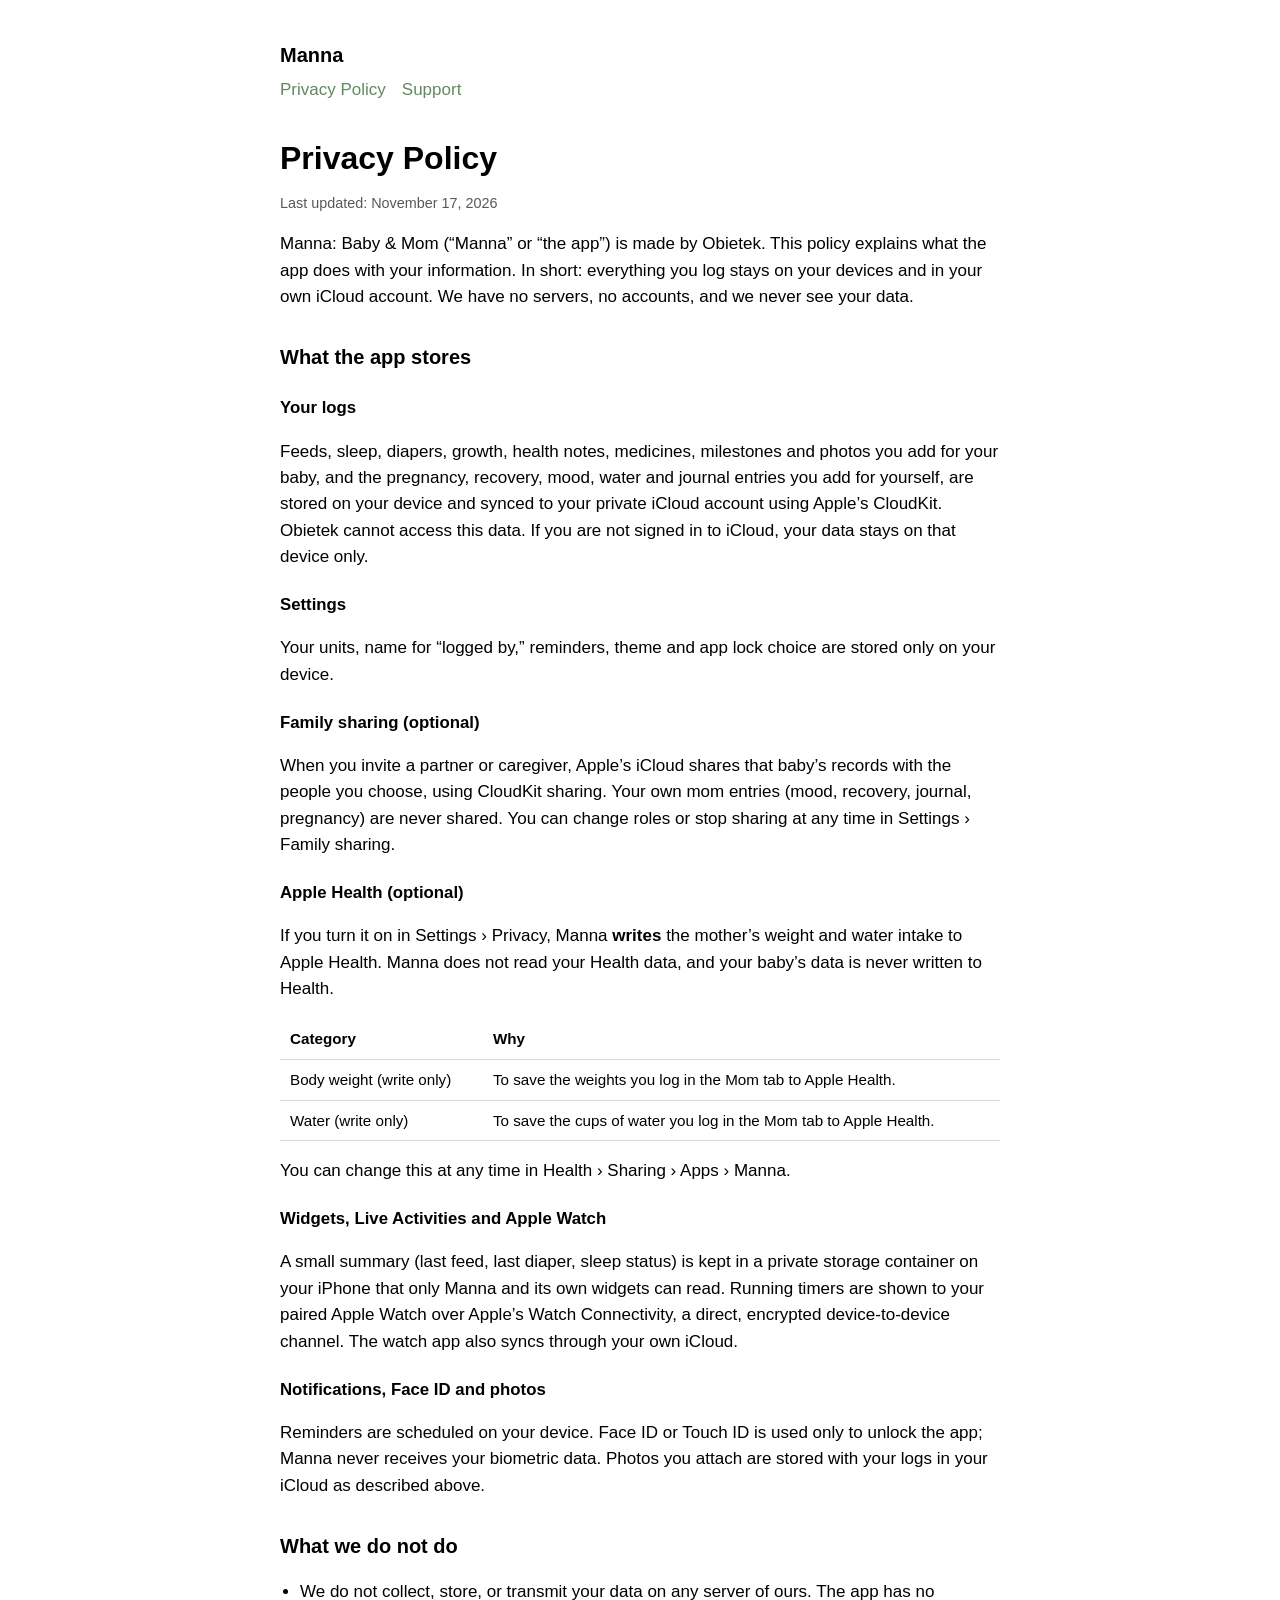
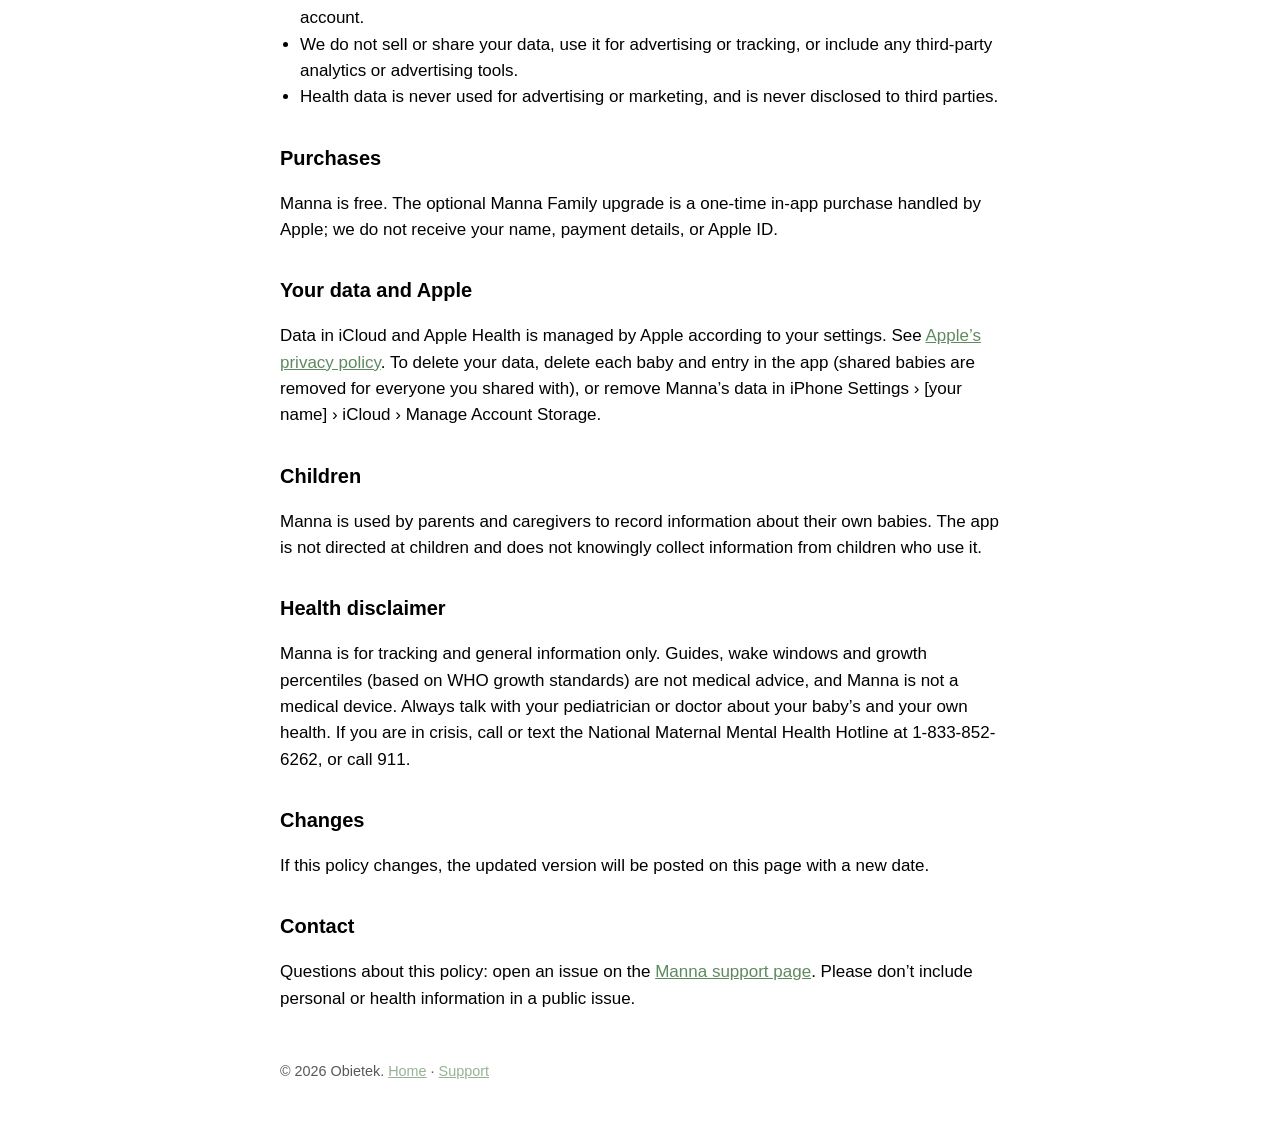
==== privacy/index.html @ cbab3253 "Add Manna landing, privacy and support pages Co-Authored-By: Claude Opus 5.5 <noreply@anthropic.com>" ====
<!doctype html>
<html lang="en">
<head>
<meta charset="utf-8">
<meta name="viewport" content="width=device-width, initial-scale=1">
<title>Manna Privacy Policy</title>
<link rel="stylesheet" href="../style.css">
</head>
<body>
<main>
<header>
  <a class="brand" href="../">Manna</a>
  <nav><a href="../privacy/">Privacy Policy</a><a href="../support/">Support</a></nav>
</header>

<h1>Privacy Policy</h1>
<p class="updated">Last updated: November 17, 2026</p>

<p>Manna: Baby &amp; Mom (&ldquo;Manna&rdquo; or &ldquo;the app&rdquo;) is made by Obietek. This policy explains what the app does with your information. In short: everything you log stays on your devices and in your own iCloud account. We have no servers, no accounts, and we never see your data.</p>

<h2>What the app stores</h2>

<h3>Your logs</h3>
<p>Feeds, sleep, diapers, growth, health notes, medicines, milestones and photos you add for your baby, and the pregnancy, recovery, mood, water and journal entries you add for yourself, are stored on your device and synced to your private iCloud account using Apple&rsquo;s CloudKit. Obietek cannot access this data. If you are not signed in to iCloud, your data stays on that device only.</p>

<h3>Settings</h3>
<p>Your units, name for &ldquo;logged by,&rdquo; reminders, theme and app lock choice are stored only on your device.</p>

<h3>Family sharing (optional)</h3>
<p>When you invite a partner or caregiver, Apple&rsquo;s iCloud shares that baby&rsquo;s records with the people you choose, using CloudKit sharing. Your own mom entries (mood, recovery, journal, pregnancy) are never shared. You can change roles or stop sharing at any time in Settings &rsaquo; Family sharing.</p>

<h3>Apple Health (optional)</h3>
<p>If you turn it on in Settings &rsaquo; Privacy, Manna <strong>writes</strong> the mother&rsquo;s weight and water intake to Apple Health. Manna does not read your Health data, and your baby&rsquo;s data is never written to Health.</p>
<table>
  <tr><th>Category</th><th>Why</th></tr>
  <tr><td>Body weight (write only)</td><td>To save the weights you log in the Mom tab to Apple Health.</td></tr>
  <tr><td>Water (write only)</td><td>To save the cups of water you log in the Mom tab to Apple Health.</td></tr>
</table>
<p>You can change this at any time in Health &rsaquo; Sharing &rsaquo; Apps &rsaquo; Manna.</p>

<h3>Widgets, Live Activities and Apple Watch</h3>
<p>A small summary (last feed, last diaper, sleep status) is kept in a private storage container on your iPhone that only Manna and its own widgets can read. Running timers are shown to your paired Apple Watch over Apple&rsquo;s Watch Connectivity, a direct, encrypted device-to-device channel. The watch app also syncs through your own iCloud.</p>

<h3>Notifications, Face ID and photos</h3>
<p>Reminders are scheduled on your device. Face ID or Touch ID is used only to unlock the app; Manna never receives your biometric data. Photos you attach are stored with your logs in your iCloud as described above.</p>

<h2>What we do not do</h2>
<ul>
  <li>We do not collect, store, or transmit your data on any server of ours. The app has no account.</li>
  <li>We do not sell or share your data, use it for advertising or tracking, or include any third-party analytics or advertising tools.</li>
  <li>Health data is never used for advertising or marketing, and is never disclosed to third parties.</li>
</ul>

<h2>Purchases</h2>
<p>Manna is free. The optional Manna Family upgrade is a one-time in-app purchase handled by Apple; we do not receive your name, payment details, or Apple ID.</p>

<h2>Your data and Apple</h2>
<p>Data in iCloud and Apple Health is managed by Apple according to your settings. See <a href="https://www.apple.com/legal/privacy/">Apple&rsquo;s privacy policy</a>. To delete your data, delete each baby and entry in the app (shared babies are removed for everyone you shared with), or remove Manna&rsquo;s data in iPhone Settings &rsaquo; [your name] &rsaquo; iCloud &rsaquo; Manage Account Storage.</p>

<h2>Children</h2>
<p>Manna is used by parents and caregivers to record information about their own babies. The app is not directed at children and does not knowingly collect information from children who use it.</p>

<h2>Health disclaimer</h2>
<p>Manna is for tracking and general information only. Guides, wake windows and growth percentiles (based on WHO growth standards) are not medical advice, and Manna is not a medical device. Always talk with your pediatrician or doctor about your baby&rsquo;s and your own health. If you are in crisis, call or text the National Maternal Mental Health Hotline at 1-833-852-6262, or call 911.</p>

<h2>Changes</h2>
<p>If this policy changes, the updated version will be posted on this page with a new date.</p>

<h2>Contact</h2>
<p>Questions about this policy: open an issue on the <a href="https://github.com/Obietek/manna/issues">Manna support page</a>. Please don&rsquo;t include personal or health information in a public issue.</p>

<footer>&copy; 2026 Obietek. <a href="../">Home</a> &middot; <a href="../support/">Support</a></footer>
</main>
</body>
</html>
---- style.css ----
:root { color-scheme: light dark; --accent: #5f8a5f; }
* { box-sizing: border-box; }
body {
  font: 17px/1.55 -apple-system, BlinkMacSystemFont, "SF Pro Text", "Helvetica Neue", Arial, sans-serif;
  margin: 0; padding: 0 20px 60px; background: Canvas; color: CanvasText;
}
main { max-width: 720px; margin: 0 auto; }
header { padding: 40px 0 8px; }
header a.brand { font-weight: 700; font-size: 1.25rem; color: inherit; text-decoration: none; }
nav { margin-top: 6px; }
nav a { margin-right: 16px; color: var(--accent); text-decoration: none; font-weight: 500; }
nav a:hover { text-decoration: underline; }
h1 { font-size: 2rem; line-height: 1.2; margin: 28px 0 6px; }
h2 { font-size: 1.25rem; margin: 32px 0 6px; }
h3 { font-size: 1.05rem; margin: 22px 0 4px; }
p, li { color: inherit; }
ul { padding-left: 1.25rem; }
a { color: var(--accent); }
.updated, .muted { opacity: .65; font-size: .9rem; }
.card { border: 1px solid color-mix(in srgb, CanvasText 18%, transparent); border-radius: 12px; padding: 14px 18px; margin: 18px 0; }
table { border-collapse: collapse; width: 100%; margin: 12px 0; font-size: .95rem; }
th, td { text-align: left; padding: 8px 10px; border-bottom: 1px solid color-mix(in srgb, CanvasText 15%, transparent); vertical-align: top; }
th { font-weight: 600; }
footer { margin-top: 48px; opacity: .65; font-size: .9rem; }
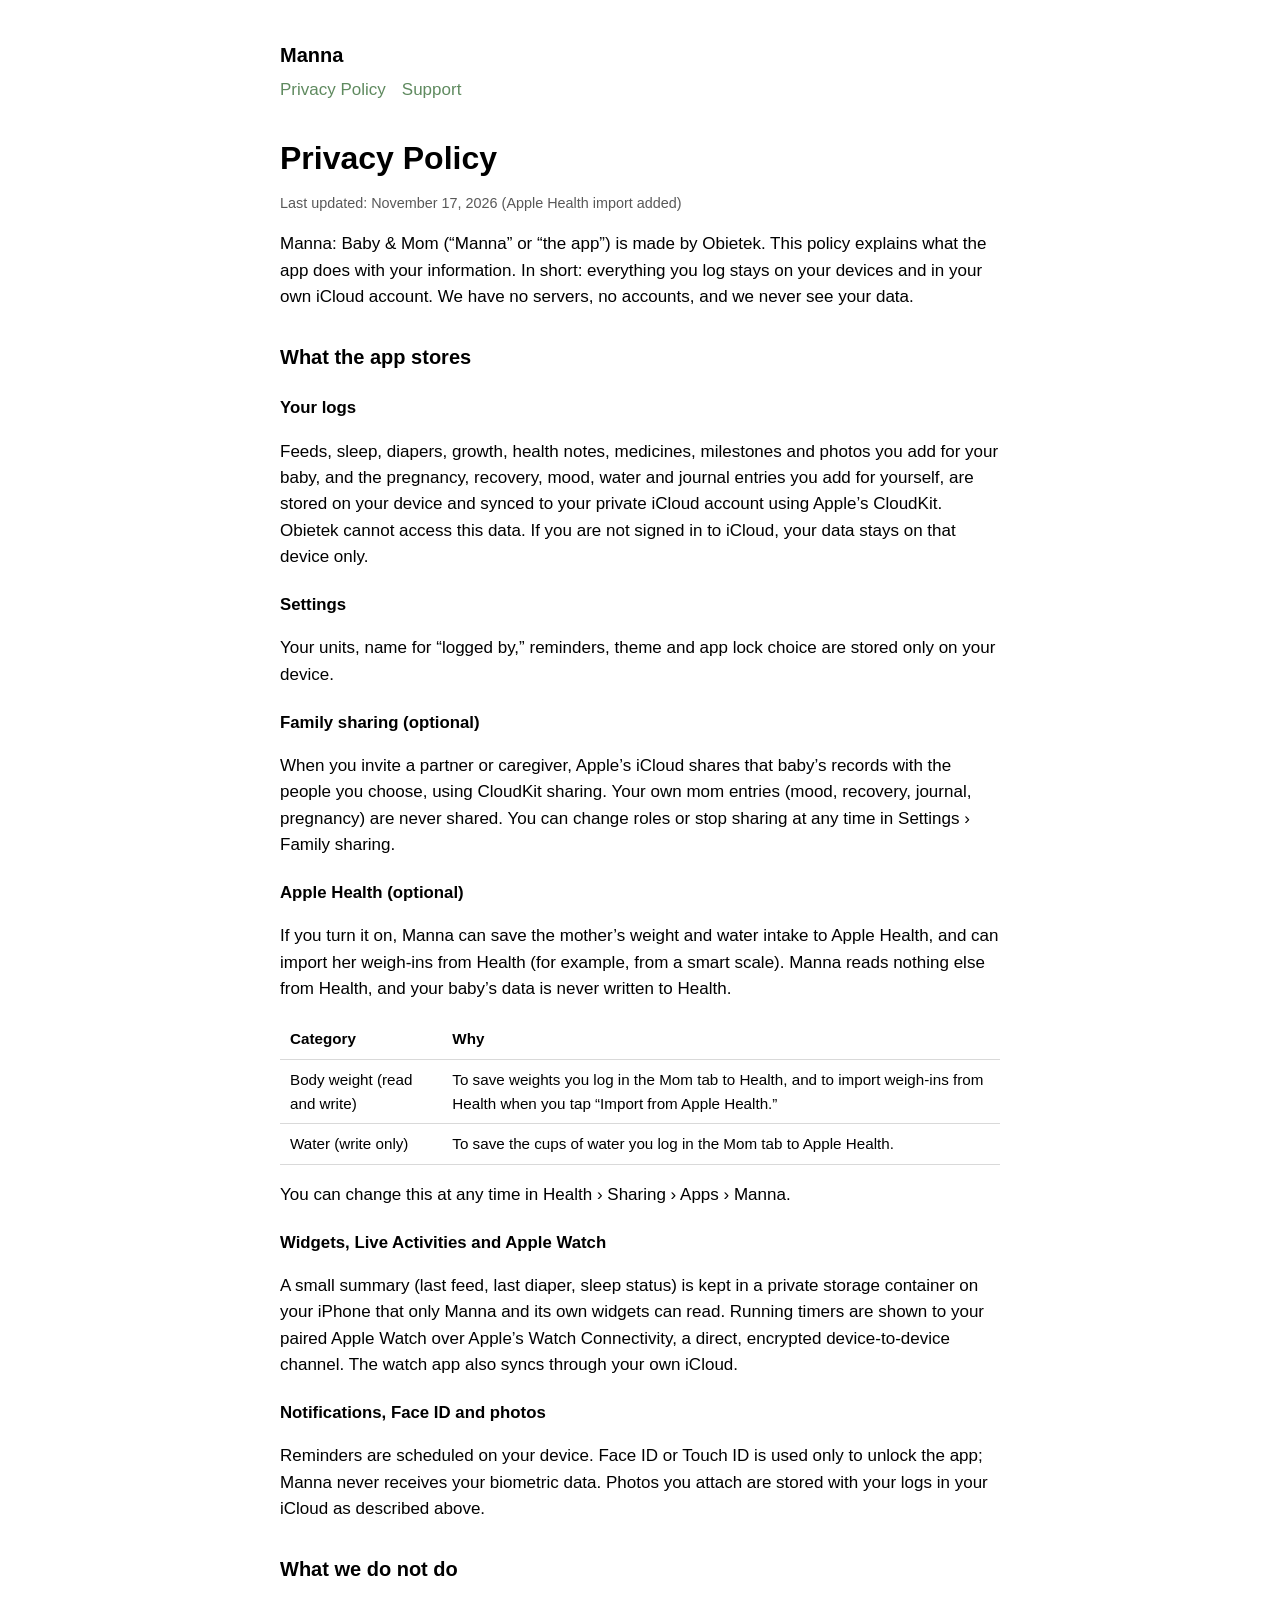
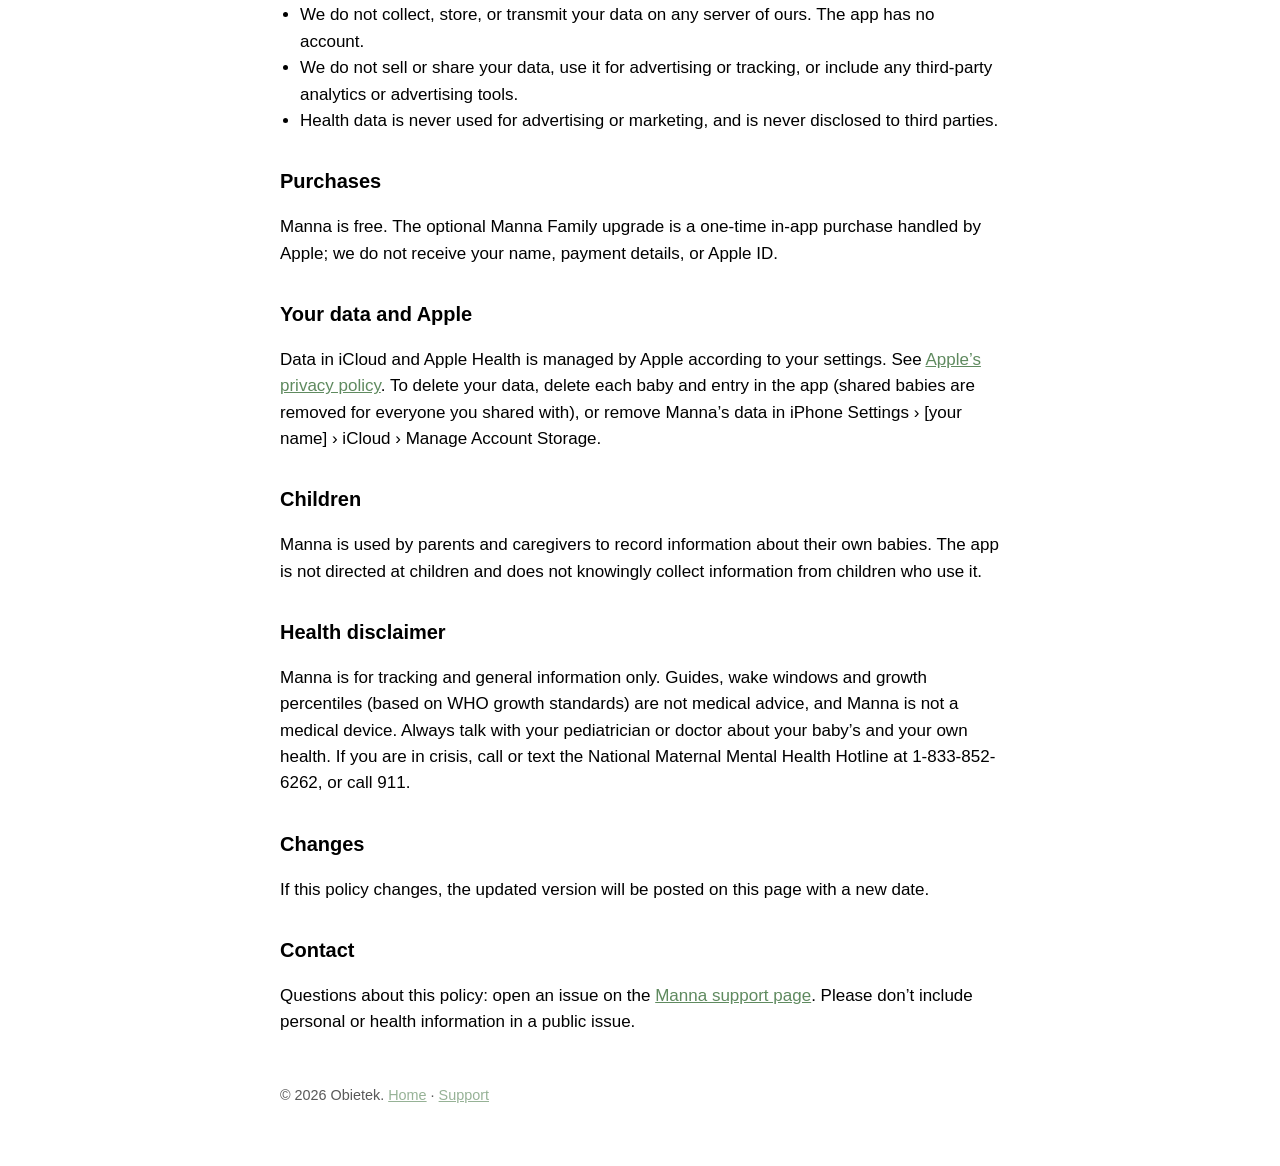
==== commit 5b1db8c9: "Privacy and support: Apple Health weight import, twins Co-Authored-By: Claude Opus 5.5 <noreply@anth" ====
--- a/privacy/index.html
+++ b/privacy/index.html
@@ -14,7 +14,7 @@
 </header>
 
 <h1>Privacy Policy</h1>
-<p class="updated">Last updated: November 17, 2026</p>
+<p class="updated">Last updated: November 17, 2026 (Apple Health import added)</p>
 
 <p>Manna: Baby &amp; Mom (&ldquo;Manna&rdquo; or &ldquo;the app&rdquo;) is made by Obietek. This policy explains what the app does with your information. In short: everything you log stays on your devices and in your own iCloud account. We have no servers, no accounts, and we never see your data.</p>
 
@@ -30,10 +30,10 @@
 <p>When you invite a partner or caregiver, Apple&rsquo;s iCloud shares that baby&rsquo;s records with the people you choose, using CloudKit sharing. Your own mom entries (mood, recovery, journal, pregnancy) are never shared. You can change roles or stop sharing at any time in Settings &rsaquo; Family sharing.</p>
 
 <h3>Apple Health (optional)</h3>
-<p>If you turn it on in Settings &rsaquo; Privacy, Manna <strong>writes</strong> the mother&rsquo;s weight and water intake to Apple Health. Manna does not read your Health data, and your baby&rsquo;s data is never written to Health.</p>
+<p>If you turn it on, Manna can save the mother&rsquo;s weight and water intake to Apple Health, and can import her weigh-ins from Health (for example, from a smart scale). Manna reads nothing else from Health, and your baby&rsquo;s data is never written to Health.</p>
 <table>
   <tr><th>Category</th><th>Why</th></tr>
-  <tr><td>Body weight (write only)</td><td>To save the weights you log in the Mom tab to Apple Health.</td></tr>
+  <tr><td>Body weight (read and write)</td><td>To save weights you log in the Mom tab to Health, and to import weigh-ins from Health when you tap &ldquo;Import from Apple Health.&rdquo;</td></tr>
   <tr><td>Water (write only)</td><td>To save the cups of water you log in the Mom tab to Apple Health.</td></tr>
 </table>
 <p>You can change this at any time in Health &rsaquo; Sharing &rsaquo; Apps &rsaquo; Manna.</p>
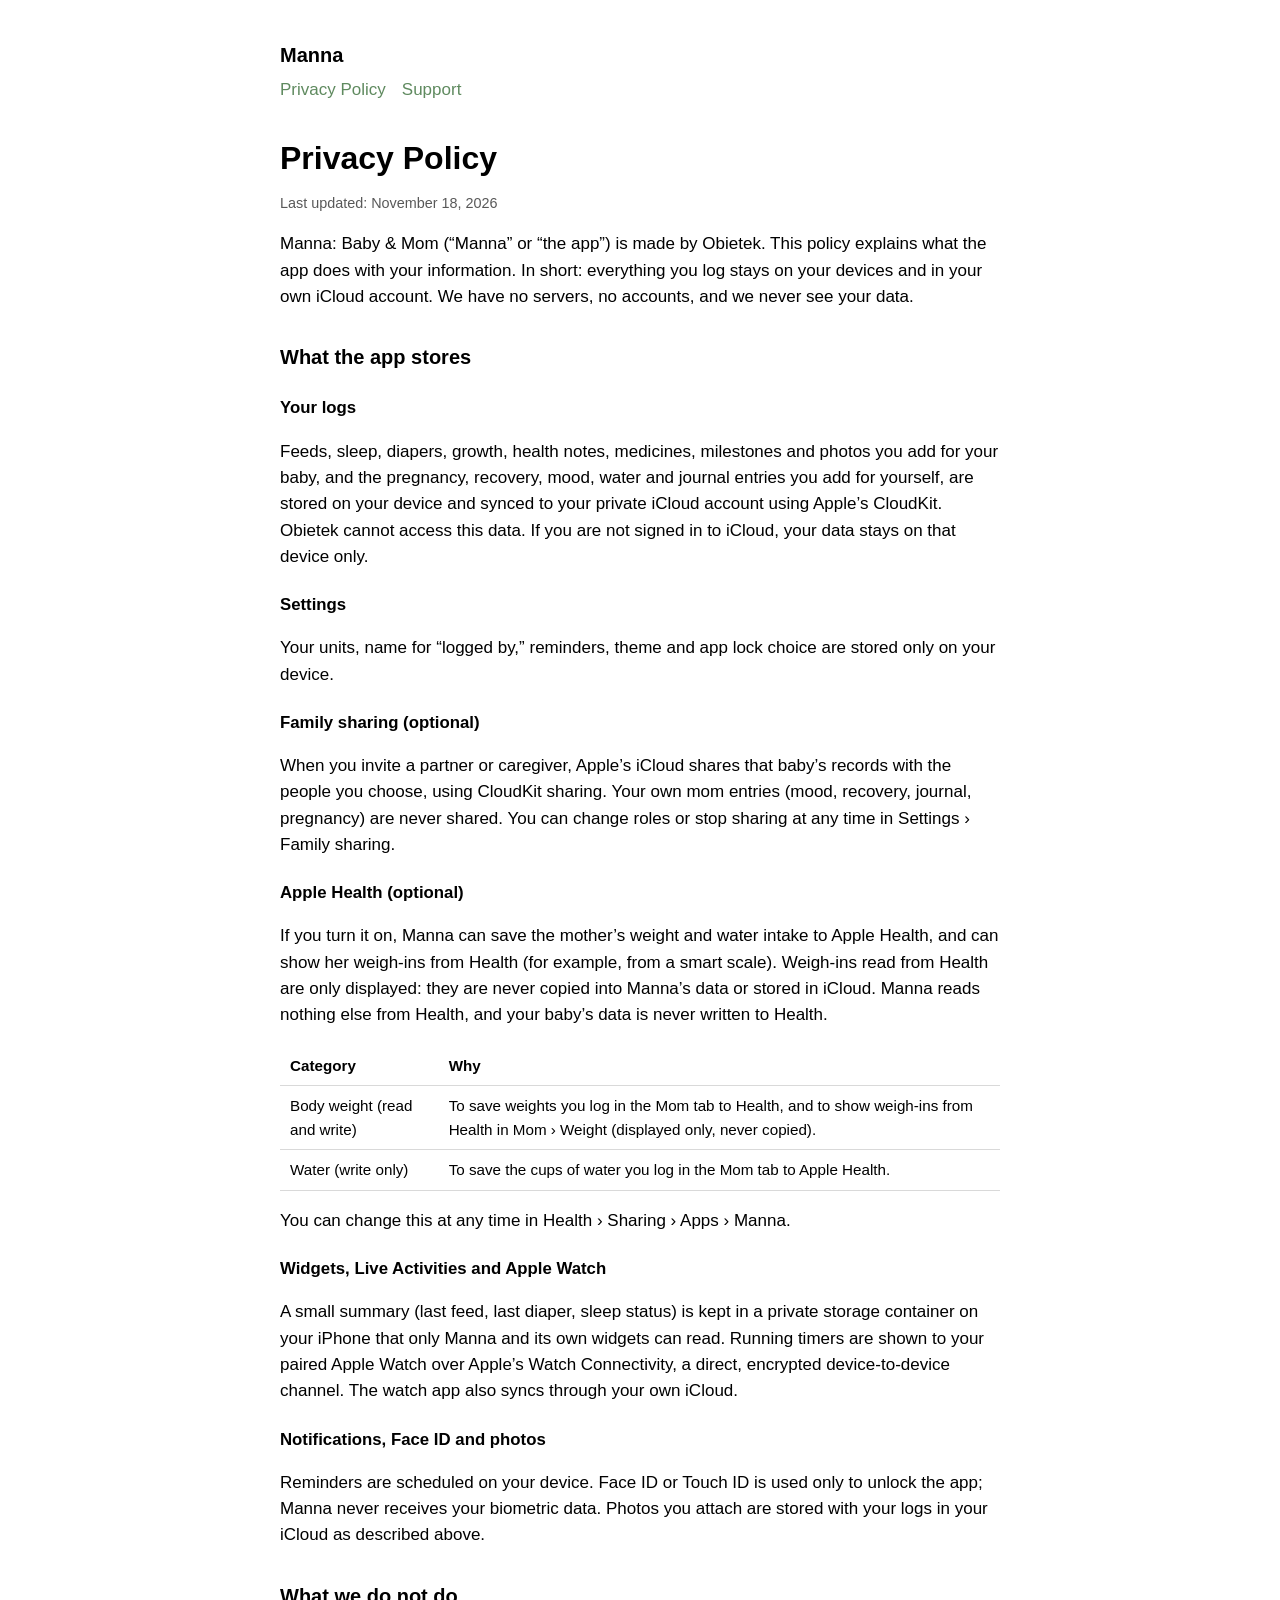
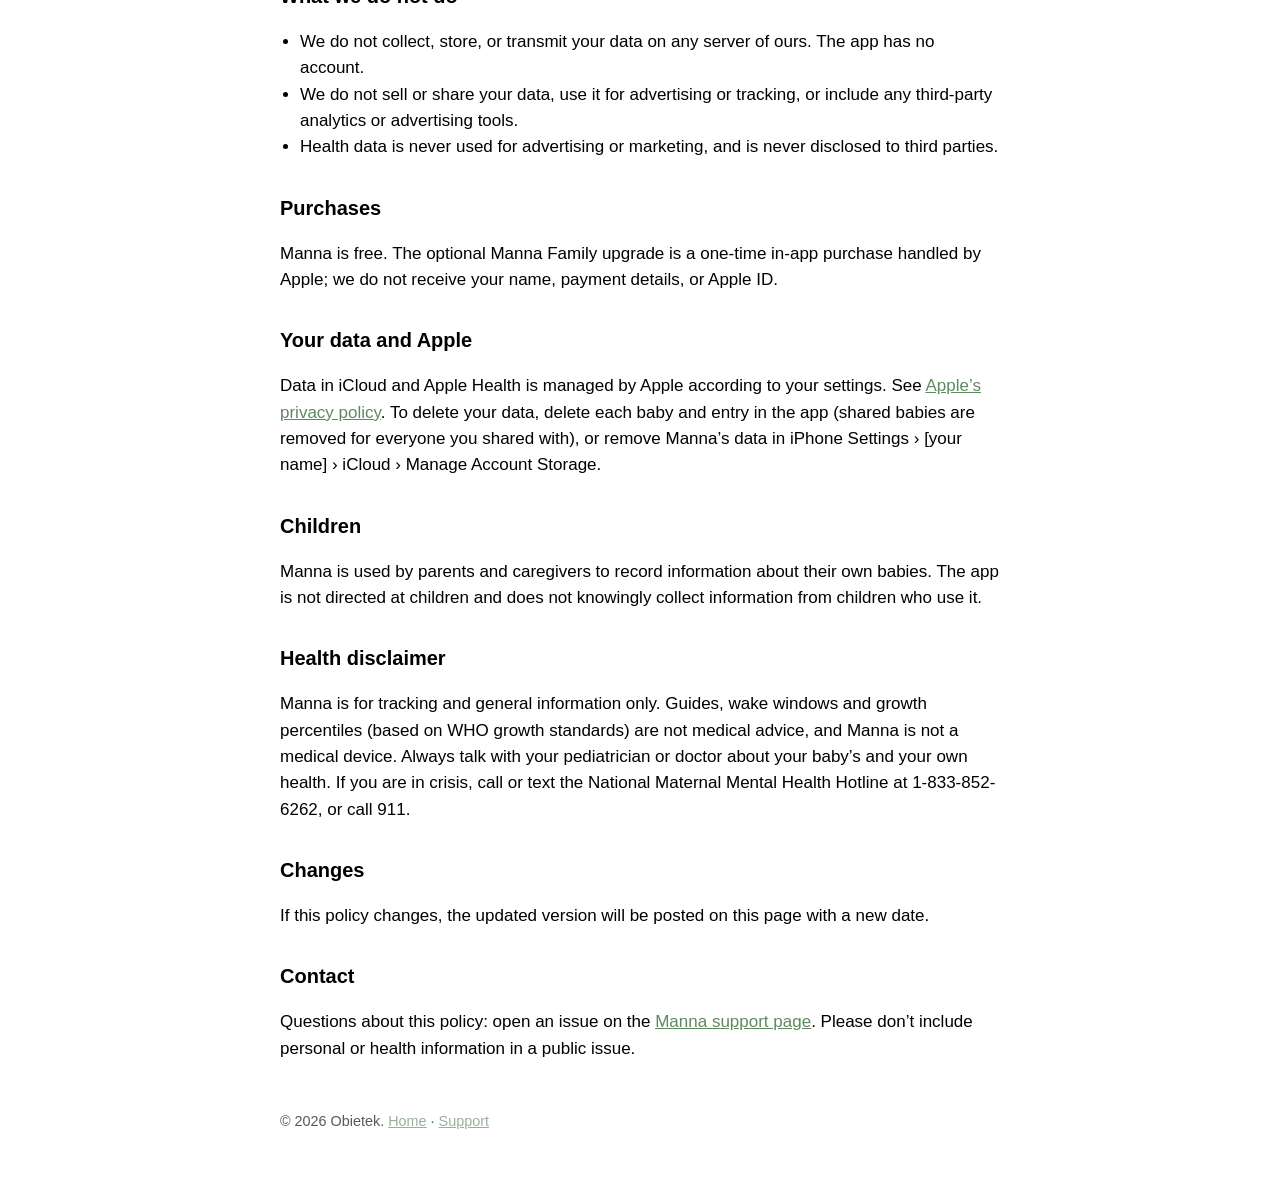
==== commit 8722ff2c: "Privacy: Health weigh-ins are displayed only, never copied to iCloud Co-Authored-By: Claude Opus 5.5" ====
--- a/privacy/index.html
+++ b/privacy/index.html
@@ -14,7 +14,7 @@
 </header>
 
 <h1>Privacy Policy</h1>
-<p class="updated">Last updated: November 17, 2026 (Apple Health import added)</p>
+<p class="updated">Last updated: November 18, 2026</p>
 
 <p>Manna: Baby &amp; Mom (&ldquo;Manna&rdquo; or &ldquo;the app&rdquo;) is made by Obietek. This policy explains what the app does with your information. In short: everything you log stays on your devices and in your own iCloud account. We have no servers, no accounts, and we never see your data.</p>
 
@@ -30,10 +30,10 @@
 <p>When you invite a partner or caregiver, Apple&rsquo;s iCloud shares that baby&rsquo;s records with the people you choose, using CloudKit sharing. Your own mom entries (mood, recovery, journal, pregnancy) are never shared. You can change roles or stop sharing at any time in Settings &rsaquo; Family sharing.</p>
 
 <h3>Apple Health (optional)</h3>
-<p>If you turn it on, Manna can save the mother&rsquo;s weight and water intake to Apple Health, and can import her weigh-ins from Health (for example, from a smart scale). Manna reads nothing else from Health, and your baby&rsquo;s data is never written to Health.</p>
+<p>If you turn it on, Manna can save the mother&rsquo;s weight and water intake to Apple Health, and can show her weigh-ins from Health (for example, from a smart scale). Weigh-ins read from Health are only displayed: they are never copied into Manna&rsquo;s data or stored in iCloud. Manna reads nothing else from Health, and your baby&rsquo;s data is never written to Health.</p>
 <table>
   <tr><th>Category</th><th>Why</th></tr>
-  <tr><td>Body weight (read and write)</td><td>To save weights you log in the Mom tab to Health, and to import weigh-ins from Health when you tap &ldquo;Import from Apple Health.&rdquo;</td></tr>
+  <tr><td>Body weight (read and write)</td><td>To save weights you log in the Mom tab to Health, and to show weigh-ins from Health in Mom &rsaquo; Weight (displayed only, never copied).</td></tr>
   <tr><td>Water (write only)</td><td>To save the cups of water you log in the Mom tab to Apple Health.</td></tr>
 </table>
 <p>You can change this at any time in Health &rsaquo; Sharing &rsaquo; Apps &rsaquo; Manna.</p>
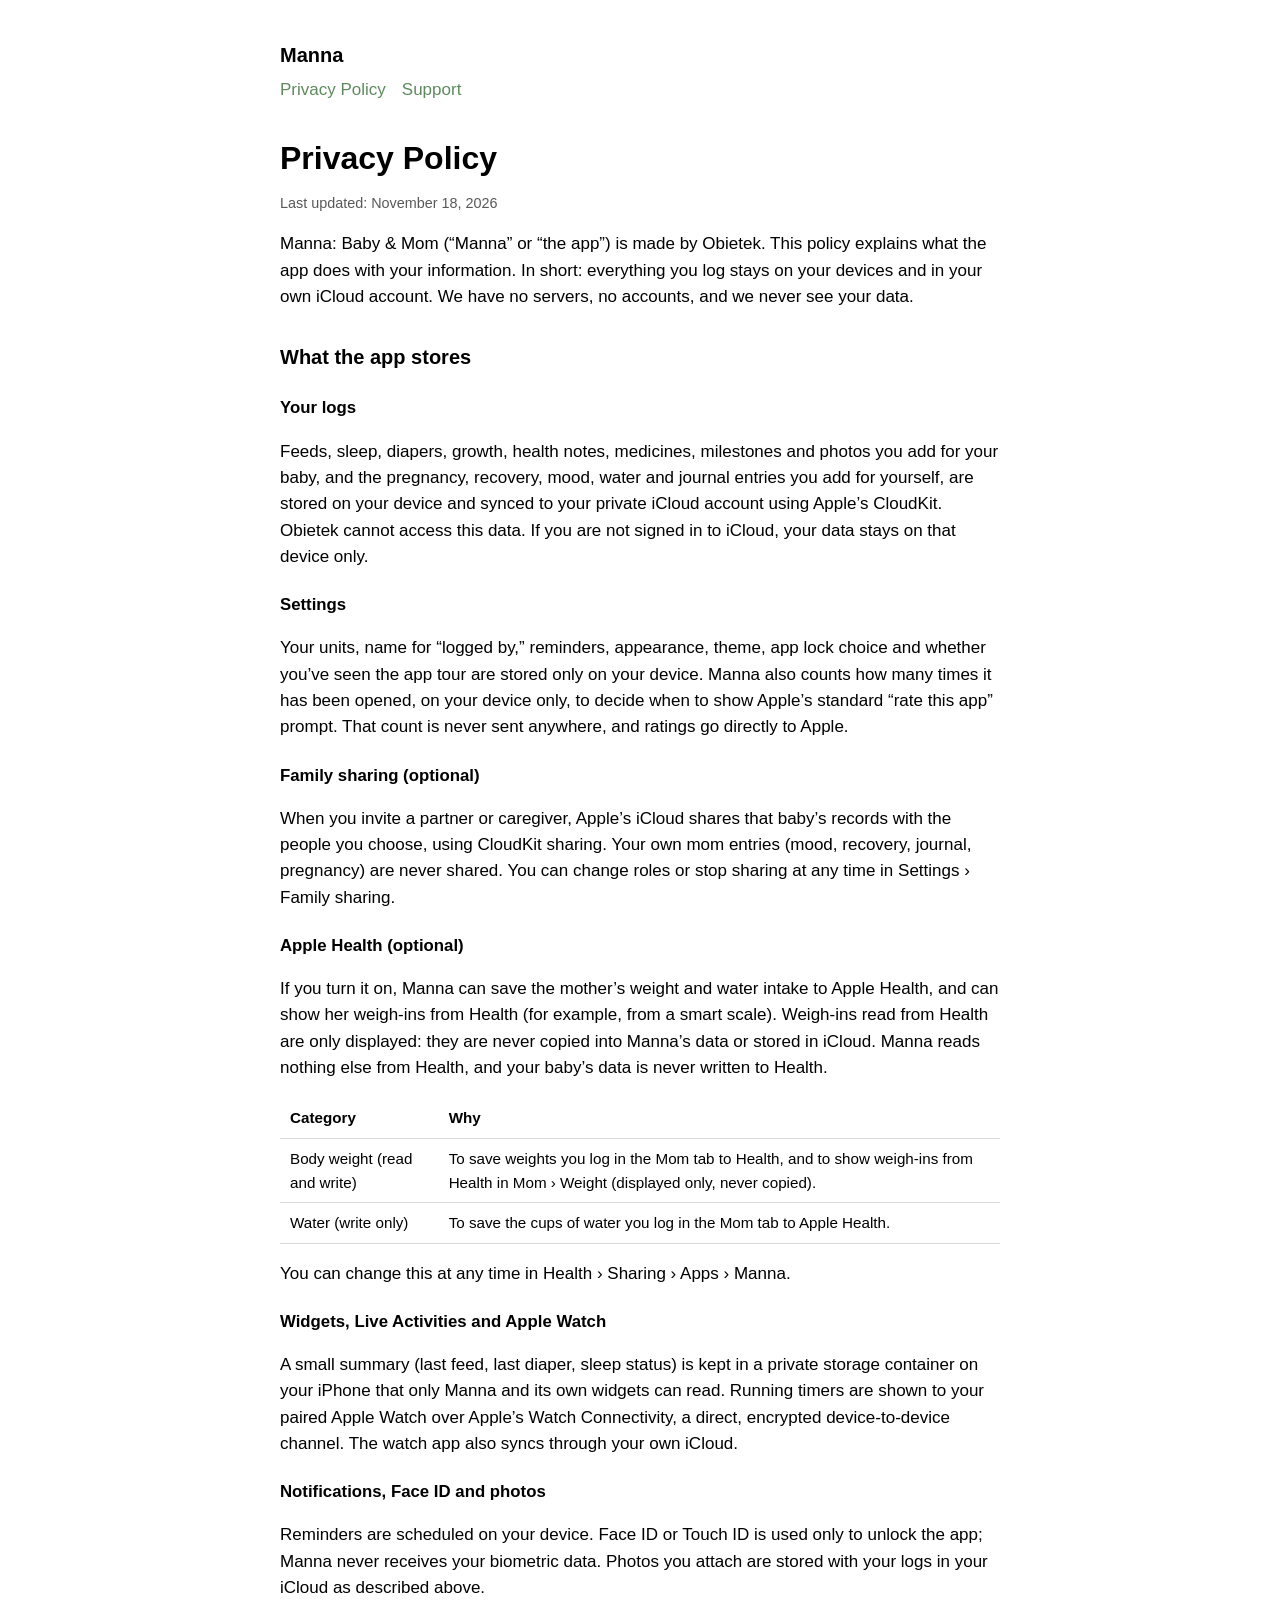
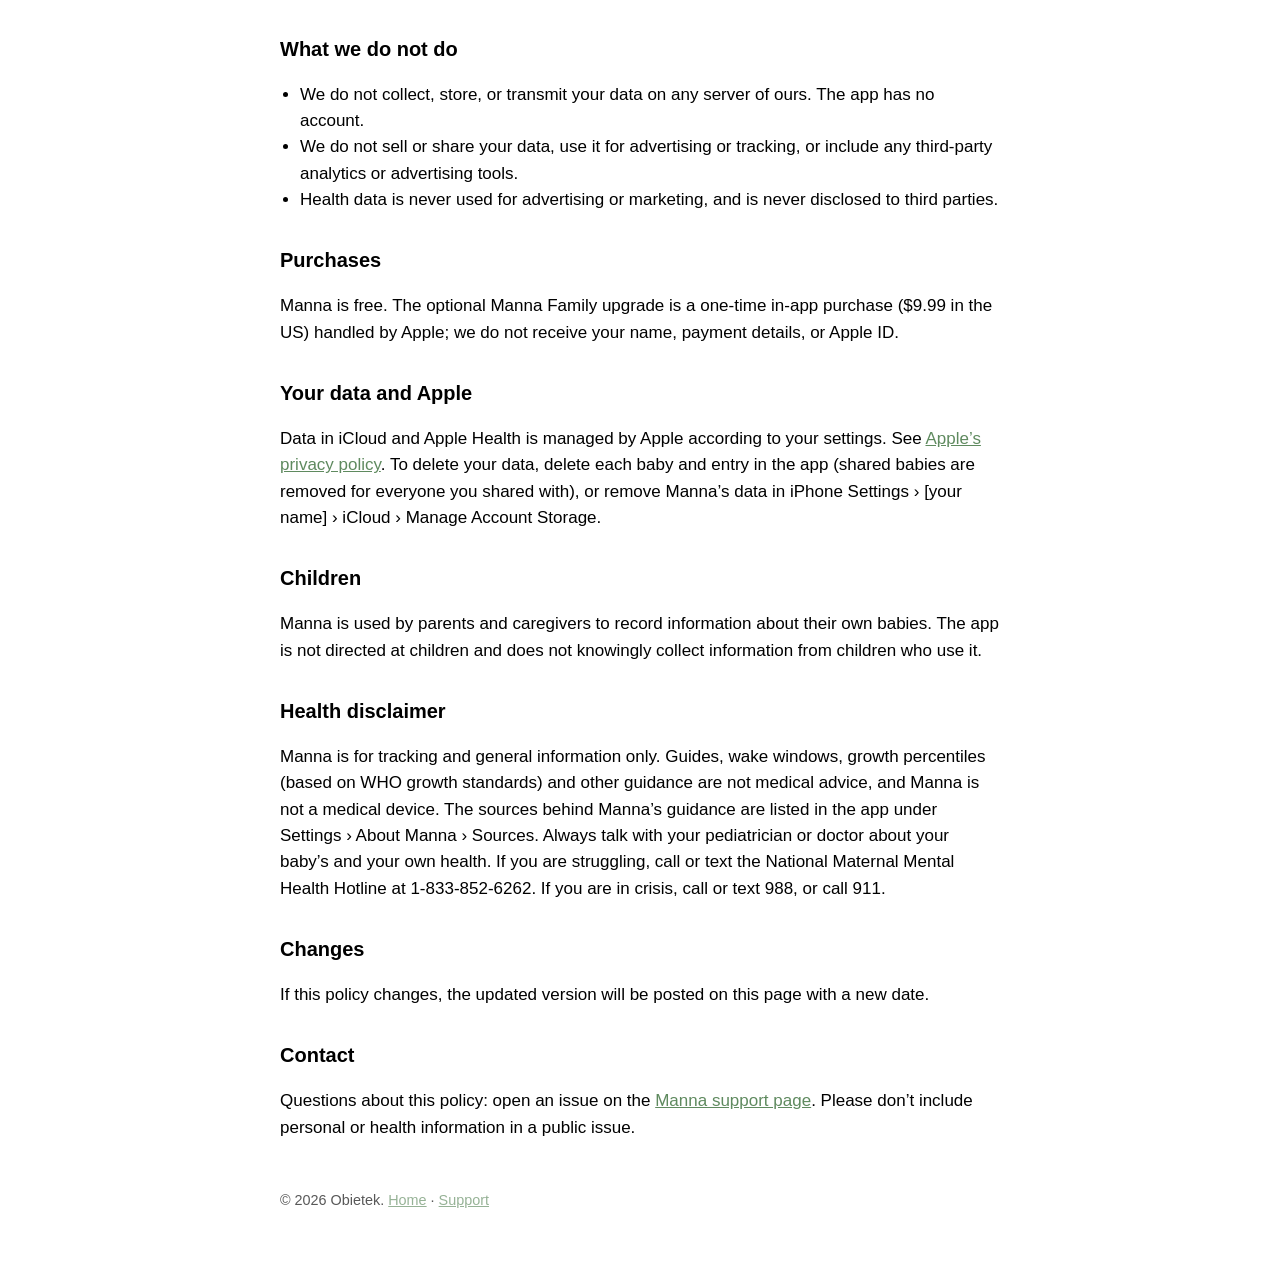
==== commit 06dd8e17: "Website: Manna Family features and one-time price, tour, sources, review prompt and 988 in privacy p" ====
--- a/privacy/index.html
+++ b/privacy/index.html
@@ -24,7 +24,7 @@
 <p>Feeds, sleep, diapers, growth, health notes, medicines, milestones and photos you add for your baby, and the pregnancy, recovery, mood, water and journal entries you add for yourself, are stored on your device and synced to your private iCloud account using Apple&rsquo;s CloudKit. Obietek cannot access this data. If you are not signed in to iCloud, your data stays on that device only.</p>
 
 <h3>Settings</h3>
-<p>Your units, name for &ldquo;logged by,&rdquo; reminders, theme and app lock choice are stored only on your device.</p>
+<p>Your units, name for &ldquo;logged by,&rdquo; reminders, appearance, theme, app lock choice and whether you&rsquo;ve seen the app tour are stored only on your device. Manna also counts how many times it has been opened, on your device only, to decide when to show Apple&rsquo;s standard &ldquo;rate this app&rdquo; prompt. That count is never sent anywhere, and ratings go directly to Apple.</p>
 
 <h3>Family sharing (optional)</h3>
 <p>When you invite a partner or caregiver, Apple&rsquo;s iCloud shares that baby&rsquo;s records with the people you choose, using CloudKit sharing. Your own mom entries (mood, recovery, journal, pregnancy) are never shared. You can change roles or stop sharing at any time in Settings &rsaquo; Family sharing.</p>
@@ -52,7 +52,7 @@
 </ul>
 
 <h2>Purchases</h2>
-<p>Manna is free. The optional Manna Family upgrade is a one-time in-app purchase handled by Apple; we do not receive your name, payment details, or Apple ID.</p>
+<p>Manna is free. The optional Manna Family upgrade is a one-time in-app purchase ($9.99 in the US) handled by Apple; we do not receive your name, payment details, or Apple ID.</p>
 
 <h2>Your data and Apple</h2>
 <p>Data in iCloud and Apple Health is managed by Apple according to your settings. See <a href="https://www.apple.com/legal/privacy/">Apple&rsquo;s privacy policy</a>. To delete your data, delete each baby and entry in the app (shared babies are removed for everyone you shared with), or remove Manna&rsquo;s data in iPhone Settings &rsaquo; [your name] &rsaquo; iCloud &rsaquo; Manage Account Storage.</p>
@@ -61,7 +61,7 @@
 <p>Manna is used by parents and caregivers to record information about their own babies. The app is not directed at children and does not knowingly collect information from children who use it.</p>
 
 <h2>Health disclaimer</h2>
-<p>Manna is for tracking and general information only. Guides, wake windows and growth percentiles (based on WHO growth standards) are not medical advice, and Manna is not a medical device. Always talk with your pediatrician or doctor about your baby&rsquo;s and your own health. If you are in crisis, call or text the National Maternal Mental Health Hotline at 1-833-852-6262, or call 911.</p>
+<p>Manna is for tracking and general information only. Guides, wake windows, growth percentiles (based on WHO growth standards) and other guidance are not medical advice, and Manna is not a medical device. The sources behind Manna&rsquo;s guidance are listed in the app under Settings &rsaquo; About Manna &rsaquo; Sources. Always talk with your pediatrician or doctor about your baby&rsquo;s and your own health. If you are struggling, call or text the National Maternal Mental Health Hotline at 1-833-852-6262. If you are in crisis, call or text 988, or call 911.</p>
 
 <h2>Changes</h2>
 <p>If this policy changes, the updated version will be posted on this page with a new date.</p>
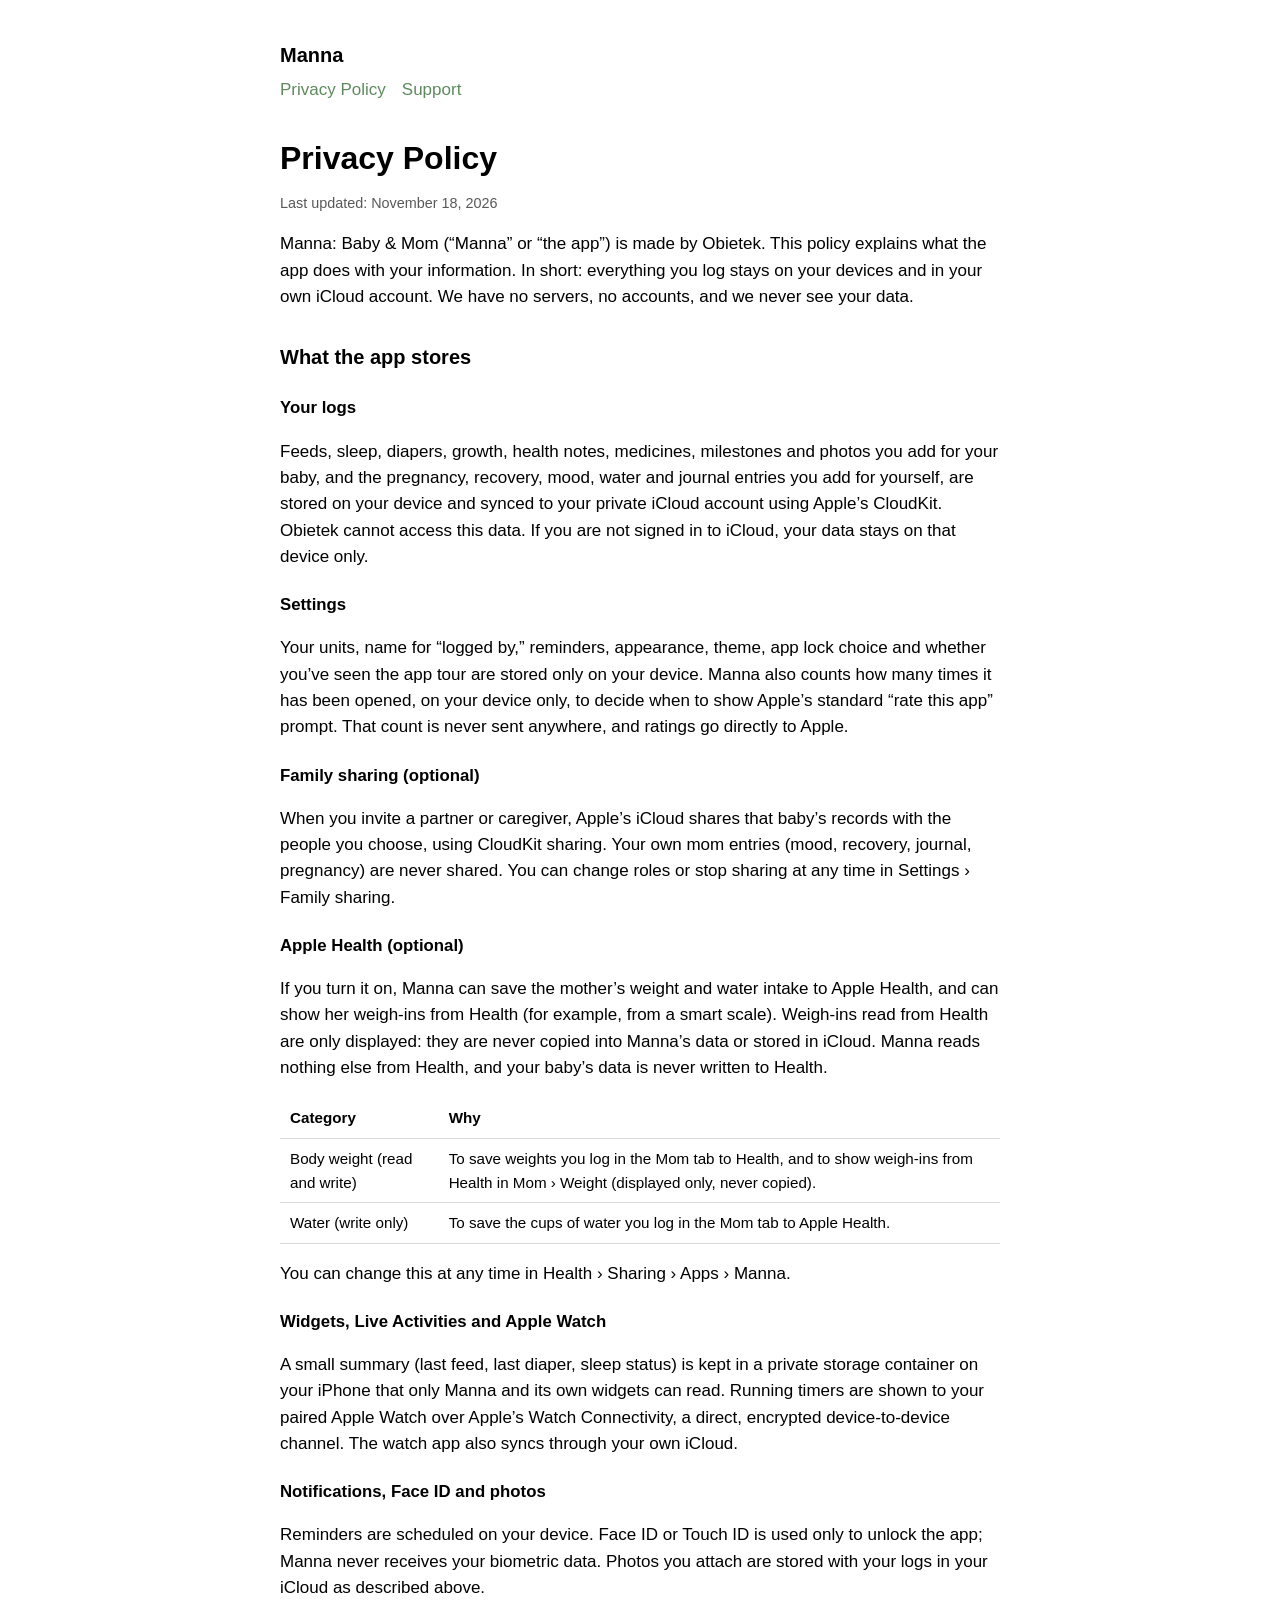
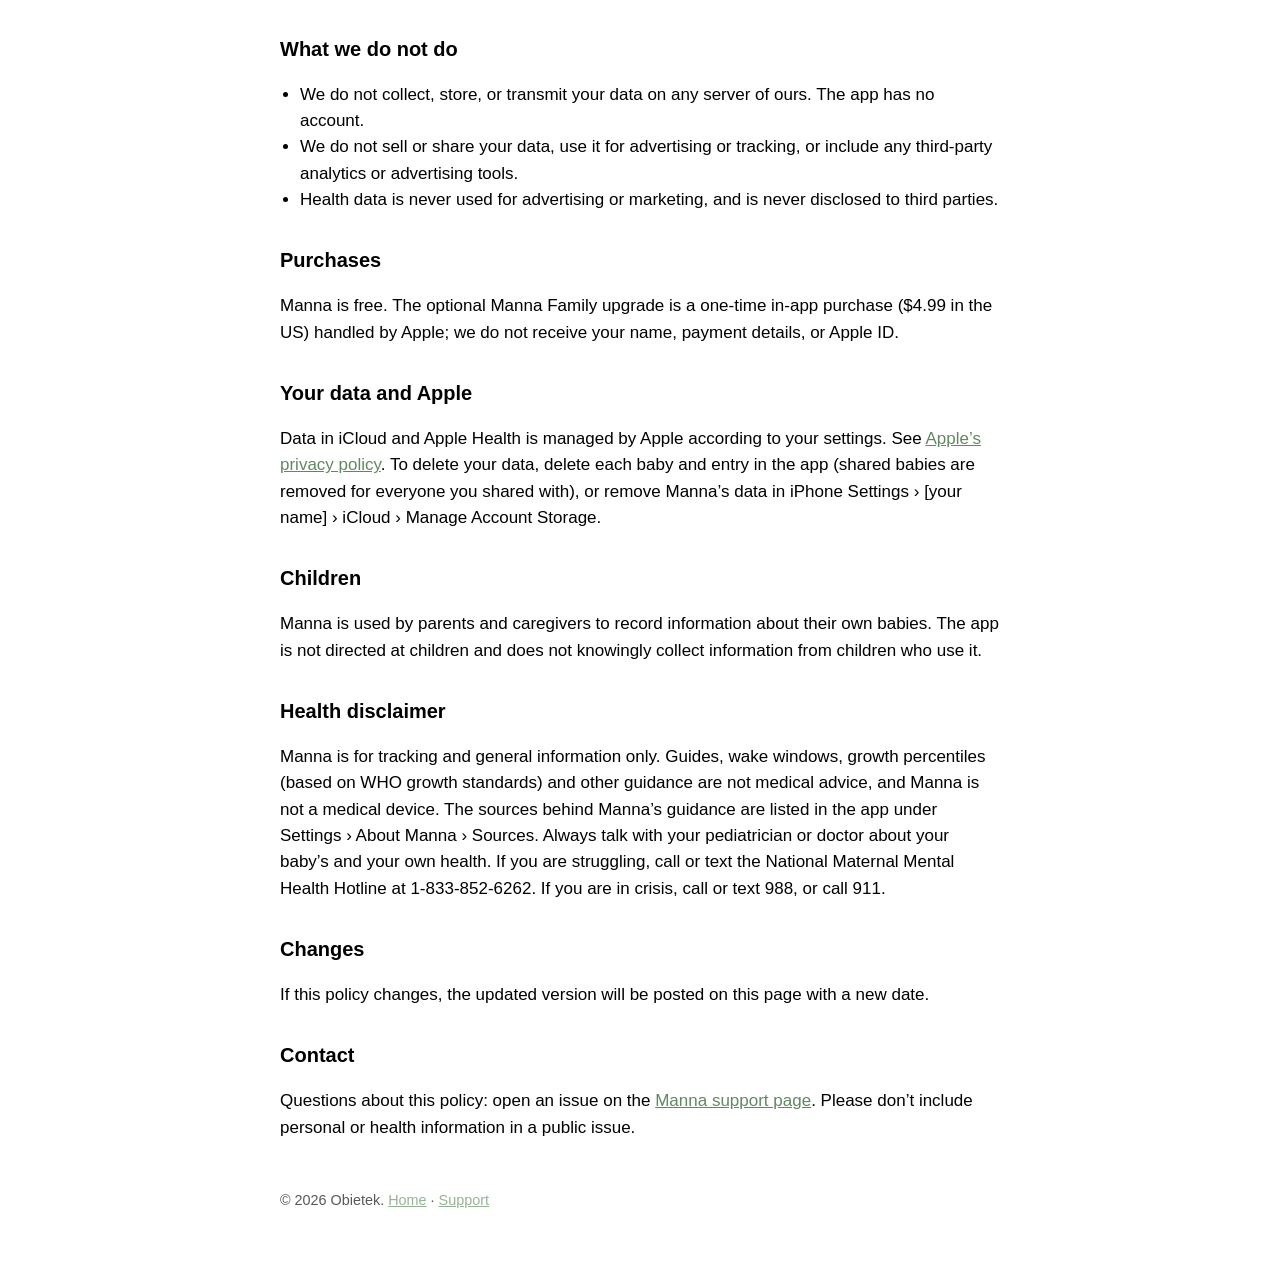
==== commit af1a6684: "Manna Family price back to $4.99 one-time Co-Authored-By: Claude Opus 5.5 <noreply@anthropic.com> Cl" ====
--- a/privacy/index.html
+++ b/privacy/index.html
@@ -52,7 +52,7 @@
 </ul>
 
 <h2>Purchases</h2>
-<p>Manna is free. The optional Manna Family upgrade is a one-time in-app purchase ($9.99 in the US) handled by Apple; we do not receive your name, payment details, or Apple ID.</p>
+<p>Manna is free. The optional Manna Family upgrade is a one-time in-app purchase ($4.99 in the US) handled by Apple; we do not receive your name, payment details, or Apple ID.</p>
 
 <h2>Your data and Apple</h2>
 <p>Data in iCloud and Apple Health is managed by Apple according to your settings. See <a href="https://www.apple.com/legal/privacy/">Apple&rsquo;s privacy policy</a>. To delete your data, delete each baby and entry in the app (shared babies are removed for everyone you shared with), or remove Manna&rsquo;s data in iPhone Settings &rsaquo; [your name] &rsaquo; iCloud &rsaquo; Manage Account Storage.</p>
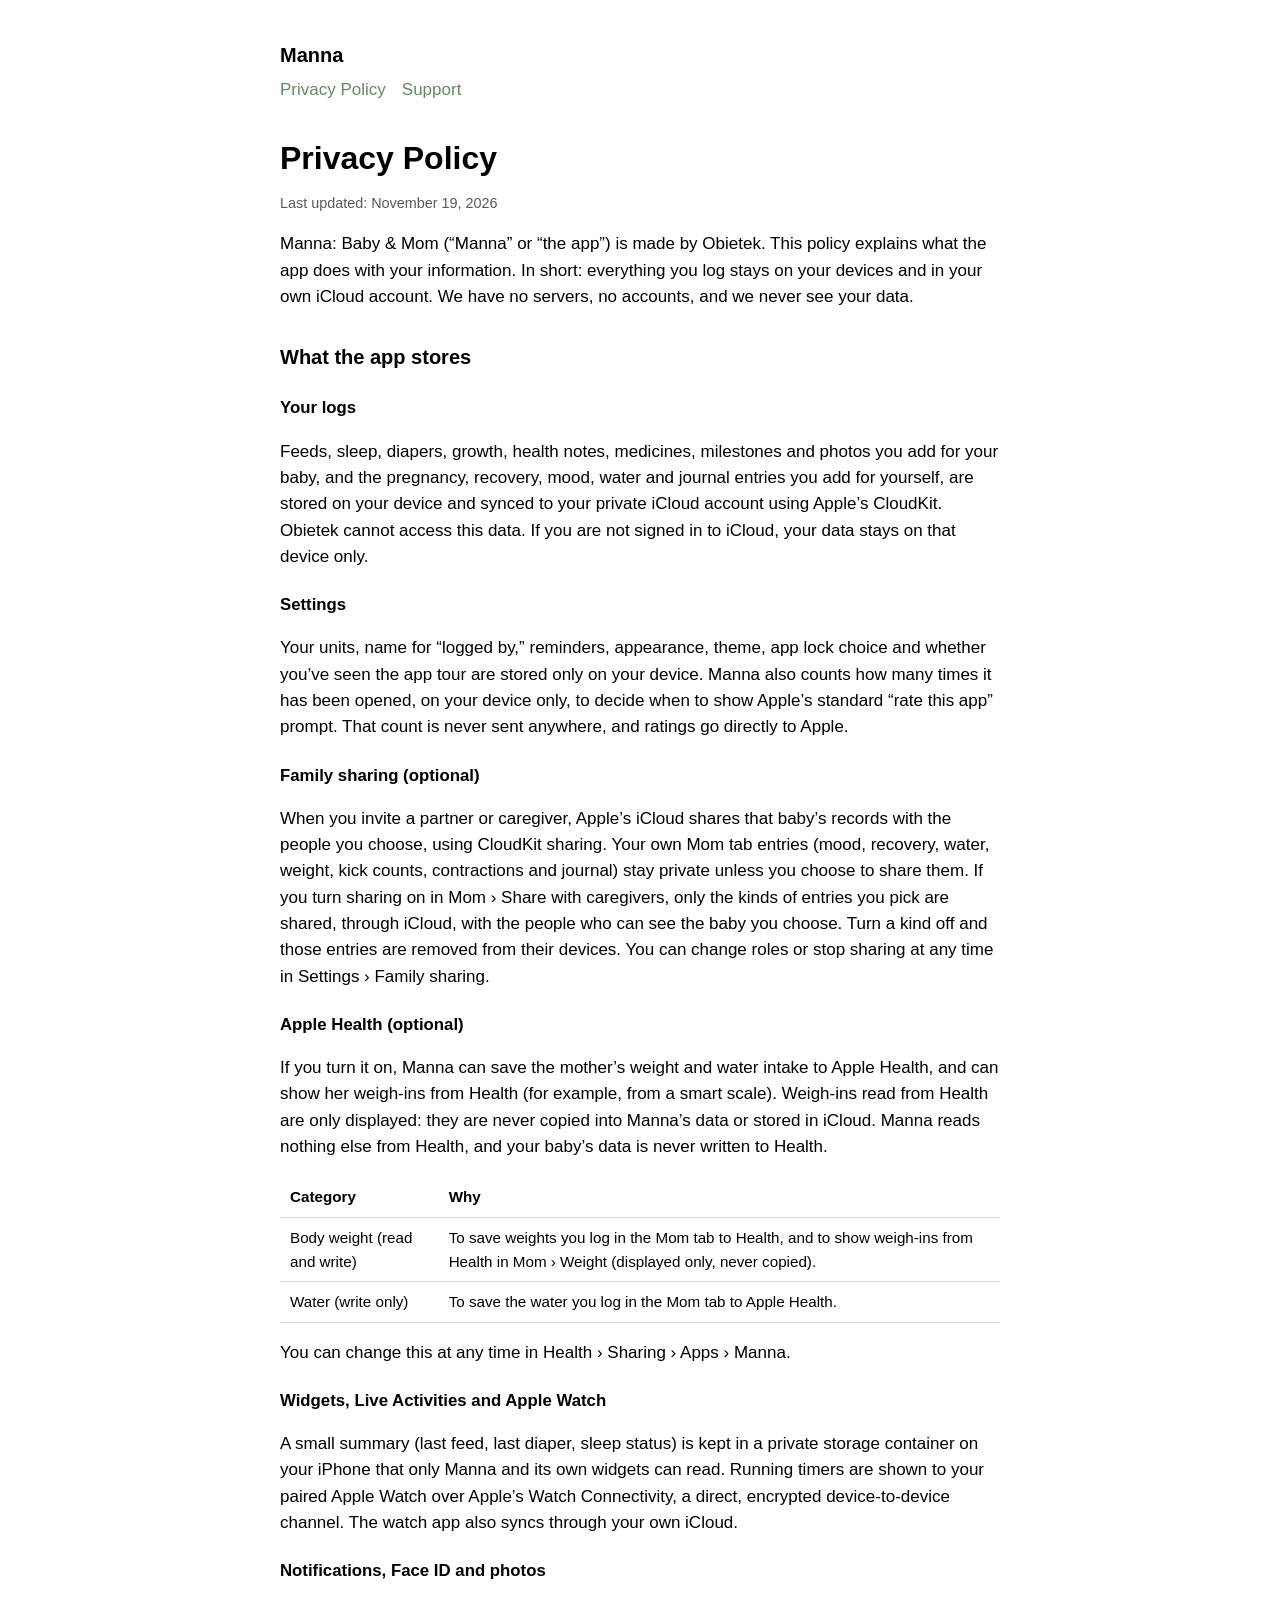
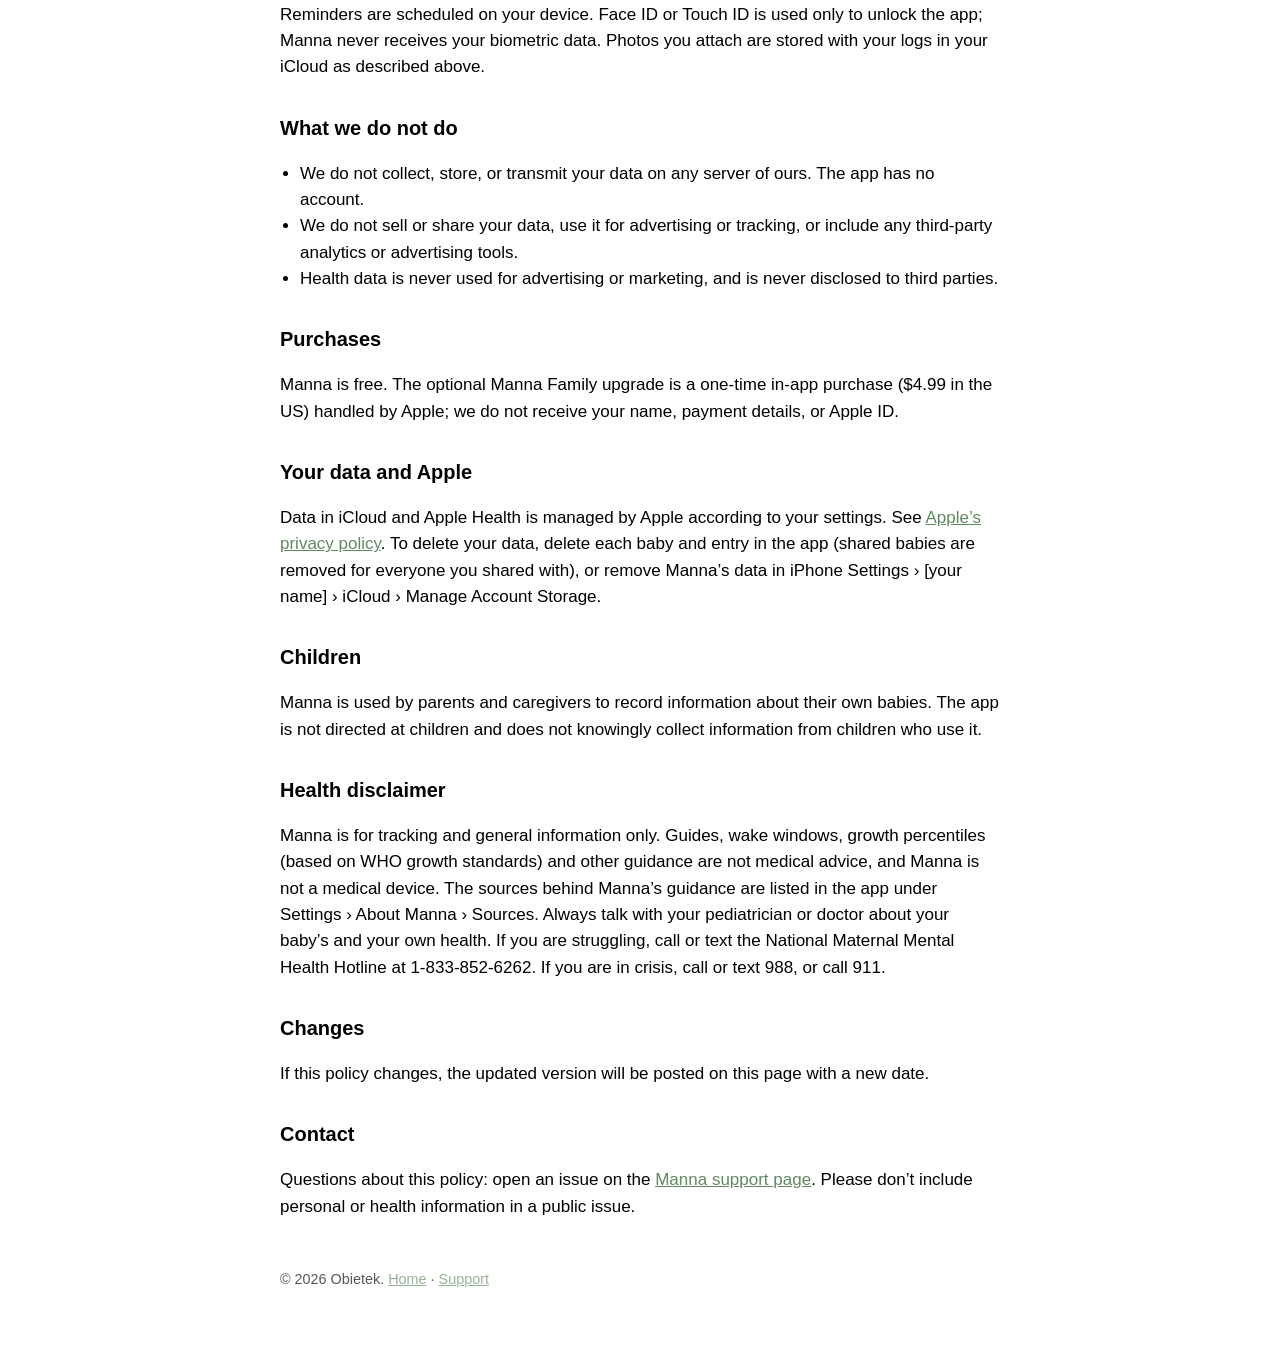
==== commit 8e67f9af: "Privacy policy: Mom tab sharing is opt-in; support FAQ for roles and Mom sharing; Oxford commas Co-A" ====
--- a/privacy/index.html
+++ b/privacy/index.html
@@ -14,7 +14,7 @@
 </header>
 
 <h1>Privacy Policy</h1>
-<p class="updated">Last updated: November 18, 2026</p>
+<p class="updated">Last updated: November 19, 2026</p>
 
 <p>Manna: Baby &amp; Mom (&ldquo;Manna&rdquo; or &ldquo;the app&rdquo;) is made by Obietek. This policy explains what the app does with your information. In short: everything you log stays on your devices and in your own iCloud account. We have no servers, no accounts, and we never see your data.</p>
 
@@ -27,14 +27,14 @@
 <p>Your units, name for &ldquo;logged by,&rdquo; reminders, appearance, theme, app lock choice and whether you&rsquo;ve seen the app tour are stored only on your device. Manna also counts how many times it has been opened, on your device only, to decide when to show Apple&rsquo;s standard &ldquo;rate this app&rdquo; prompt. That count is never sent anywhere, and ratings go directly to Apple.</p>
 
 <h3>Family sharing (optional)</h3>
-<p>When you invite a partner or caregiver, Apple&rsquo;s iCloud shares that baby&rsquo;s records with the people you choose, using CloudKit sharing. Your own mom entries (mood, recovery, journal, pregnancy) are never shared. You can change roles or stop sharing at any time in Settings &rsaquo; Family sharing.</p>
+<p>When you invite a partner or caregiver, Apple&rsquo;s iCloud shares that baby&rsquo;s records with the people you choose, using CloudKit sharing. Your own Mom tab entries (mood, recovery, water, weight, kick counts, contractions and journal) stay private unless you choose to share them. If you turn sharing on in Mom &rsaquo; Share with caregivers, only the kinds of entries you pick are shared, through iCloud, with the people who can see the baby you choose. Turn a kind off and those entries are removed from their devices. You can change roles or stop sharing at any time in Settings &rsaquo; Family sharing.</p>
 
 <h3>Apple Health (optional)</h3>
 <p>If you turn it on, Manna can save the mother&rsquo;s weight and water intake to Apple Health, and can show her weigh-ins from Health (for example, from a smart scale). Weigh-ins read from Health are only displayed: they are never copied into Manna&rsquo;s data or stored in iCloud. Manna reads nothing else from Health, and your baby&rsquo;s data is never written to Health.</p>
 <table>
   <tr><th>Category</th><th>Why</th></tr>
   <tr><td>Body weight (read and write)</td><td>To save weights you log in the Mom tab to Health, and to show weigh-ins from Health in Mom &rsaquo; Weight (displayed only, never copied).</td></tr>
-  <tr><td>Water (write only)</td><td>To save the cups of water you log in the Mom tab to Apple Health.</td></tr>
+  <tr><td>Water (write only)</td><td>To save the water you log in the Mom tab to Apple Health.</td></tr>
 </table>
 <p>You can change this at any time in Health &rsaquo; Sharing &rsaquo; Apps &rsaquo; Manna.</p>
 
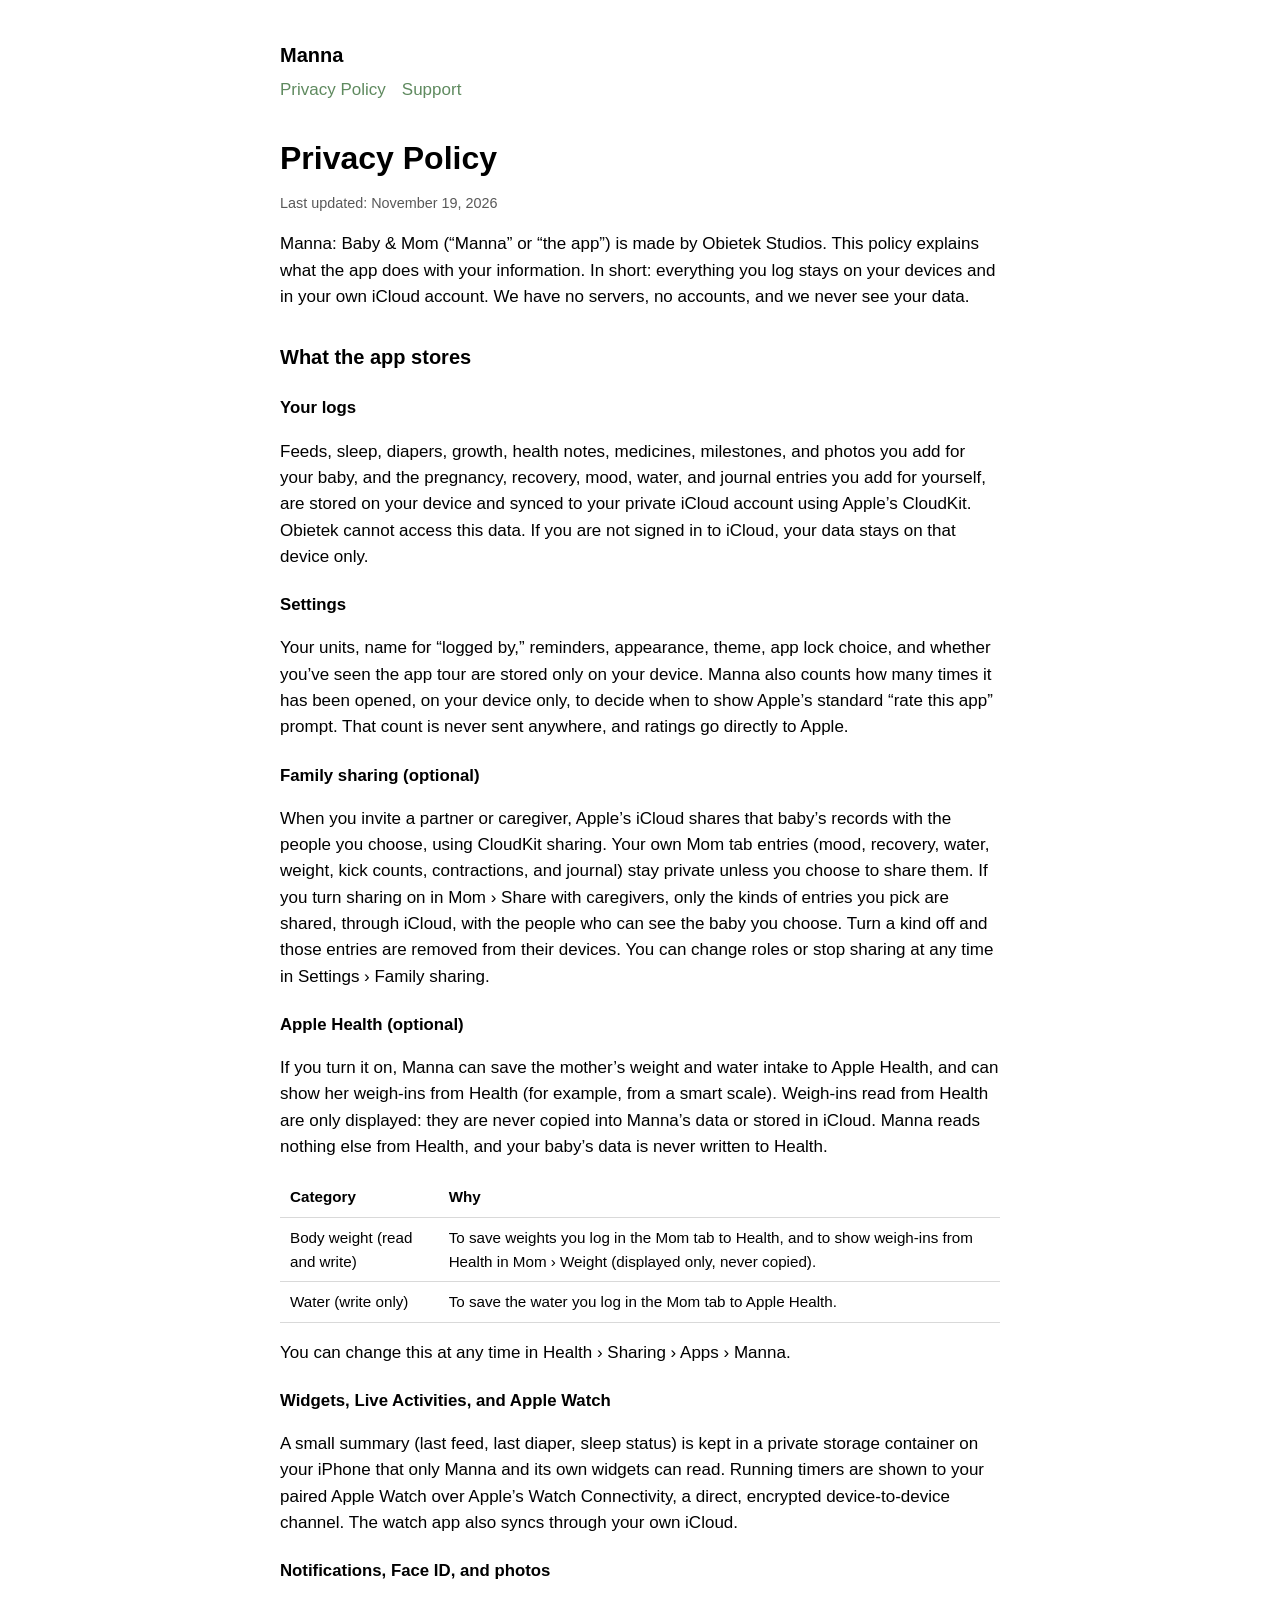
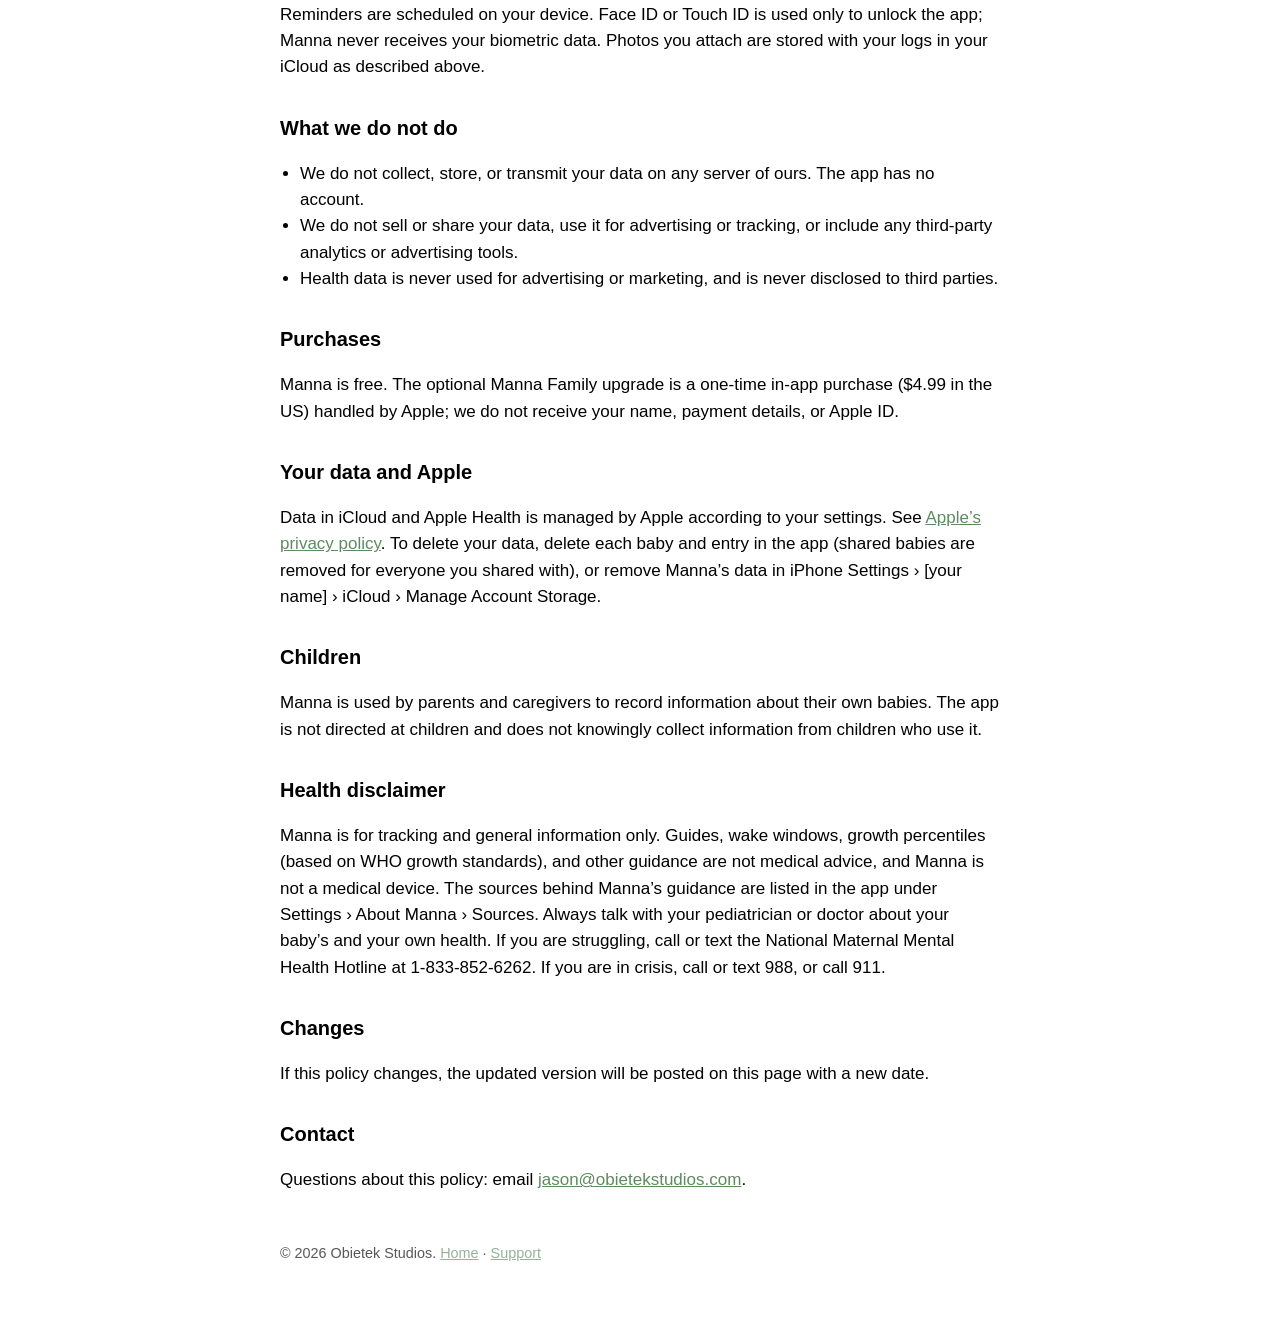
==== commit f818220a: "Pages: Mom sharing FAQ matches opt-in sharing, fix garbled percentile answer, email contact, Oxford " ====
--- a/privacy/index.html
+++ b/privacy/index.html
@@ -16,18 +16,18 @@
 <h1>Privacy Policy</h1>
 <p class="updated">Last updated: November 19, 2026</p>
 
-<p>Manna: Baby &amp; Mom (&ldquo;Manna&rdquo; or &ldquo;the app&rdquo;) is made by Obietek. This policy explains what the app does with your information. In short: everything you log stays on your devices and in your own iCloud account. We have no servers, no accounts, and we never see your data.</p>
+<p>Manna: Baby &amp; Mom (&ldquo;Manna&rdquo; or &ldquo;the app&rdquo;) is made by Obietek Studios. This policy explains what the app does with your information. In short: everything you log stays on your devices and in your own iCloud account. We have no servers, no accounts, and we never see your data.</p>
 
 <h2>What the app stores</h2>
 
 <h3>Your logs</h3>
-<p>Feeds, sleep, diapers, growth, health notes, medicines, milestones and photos you add for your baby, and the pregnancy, recovery, mood, water and journal entries you add for yourself, are stored on your device and synced to your private iCloud account using Apple&rsquo;s CloudKit. Obietek cannot access this data. If you are not signed in to iCloud, your data stays on that device only.</p>
+<p>Feeds, sleep, diapers, growth, health notes, medicines, milestones, and photos you add for your baby, and the pregnancy, recovery, mood, water, and journal entries you add for yourself, are stored on your device and synced to your private iCloud account using Apple&rsquo;s CloudKit. Obietek cannot access this data. If you are not signed in to iCloud, your data stays on that device only.</p>
 
 <h3>Settings</h3>
-<p>Your units, name for &ldquo;logged by,&rdquo; reminders, appearance, theme, app lock choice and whether you&rsquo;ve seen the app tour are stored only on your device. Manna also counts how many times it has been opened, on your device only, to decide when to show Apple&rsquo;s standard &ldquo;rate this app&rdquo; prompt. That count is never sent anywhere, and ratings go directly to Apple.</p>
+<p>Your units, name for &ldquo;logged by,&rdquo; reminders, appearance, theme, app lock choice, and whether you&rsquo;ve seen the app tour are stored only on your device. Manna also counts how many times it has been opened, on your device only, to decide when to show Apple&rsquo;s standard &ldquo;rate this app&rdquo; prompt. That count is never sent anywhere, and ratings go directly to Apple.</p>
 
 <h3>Family sharing (optional)</h3>
-<p>When you invite a partner or caregiver, Apple&rsquo;s iCloud shares that baby&rsquo;s records with the people you choose, using CloudKit sharing. Your own Mom tab entries (mood, recovery, water, weight, kick counts, contractions and journal) stay private unless you choose to share them. If you turn sharing on in Mom &rsaquo; Share with caregivers, only the kinds of entries you pick are shared, through iCloud, with the people who can see the baby you choose. Turn a kind off and those entries are removed from their devices. You can change roles or stop sharing at any time in Settings &rsaquo; Family sharing.</p>
+<p>When you invite a partner or caregiver, Apple&rsquo;s iCloud shares that baby&rsquo;s records with the people you choose, using CloudKit sharing. Your own Mom tab entries (mood, recovery, water, weight, kick counts, contractions, and journal) stay private unless you choose to share them. If you turn sharing on in Mom &rsaquo; Share with caregivers, only the kinds of entries you pick are shared, through iCloud, with the people who can see the baby you choose. Turn a kind off and those entries are removed from their devices. You can change roles or stop sharing at any time in Settings &rsaquo; Family sharing.</p>
 
 <h3>Apple Health (optional)</h3>
 <p>If you turn it on, Manna can save the mother&rsquo;s weight and water intake to Apple Health, and can show her weigh-ins from Health (for example, from a smart scale). Weigh-ins read from Health are only displayed: they are never copied into Manna&rsquo;s data or stored in iCloud. Manna reads nothing else from Health, and your baby&rsquo;s data is never written to Health.</p>
@@ -38,10 +38,10 @@
 </table>
 <p>You can change this at any time in Health &rsaquo; Sharing &rsaquo; Apps &rsaquo; Manna.</p>
 
-<h3>Widgets, Live Activities and Apple Watch</h3>
+<h3>Widgets, Live Activities, and Apple Watch</h3>
 <p>A small summary (last feed, last diaper, sleep status) is kept in a private storage container on your iPhone that only Manna and its own widgets can read. Running timers are shown to your paired Apple Watch over Apple&rsquo;s Watch Connectivity, a direct, encrypted device-to-device channel. The watch app also syncs through your own iCloud.</p>
 
-<h3>Notifications, Face ID and photos</h3>
+<h3>Notifications, Face ID, and photos</h3>
 <p>Reminders are scheduled on your device. Face ID or Touch ID is used only to unlock the app; Manna never receives your biometric data. Photos you attach are stored with your logs in your iCloud as described above.</p>
 
 <h2>What we do not do</h2>
@@ -61,15 +61,15 @@
 <p>Manna is used by parents and caregivers to record information about their own babies. The app is not directed at children and does not knowingly collect information from children who use it.</p>
 
 <h2>Health disclaimer</h2>
-<p>Manna is for tracking and general information only. Guides, wake windows, growth percentiles (based on WHO growth standards) and other guidance are not medical advice, and Manna is not a medical device. The sources behind Manna&rsquo;s guidance are listed in the app under Settings &rsaquo; About Manna &rsaquo; Sources. Always talk with your pediatrician or doctor about your baby&rsquo;s and your own health. If you are struggling, call or text the National Maternal Mental Health Hotline at 1-833-852-6262. If you are in crisis, call or text 988, or call 911.</p>
+<p>Manna is for tracking and general information only. Guides, wake windows, growth percentiles (based on WHO growth standards), and other guidance are not medical advice, and Manna is not a medical device. The sources behind Manna&rsquo;s guidance are listed in the app under Settings &rsaquo; About Manna &rsaquo; Sources. Always talk with your pediatrician or doctor about your baby&rsquo;s and your own health. If you are struggling, call or text the National Maternal Mental Health Hotline at 1-833-852-6262. If you are in crisis, call or text 988, or call 911.</p>
 
 <h2>Changes</h2>
 <p>If this policy changes, the updated version will be posted on this page with a new date.</p>
 
 <h2>Contact</h2>
-<p>Questions about this policy: open an issue on the <a href="https://github.com/Obietek/manna/issues">Manna support page</a>. Please don&rsquo;t include personal or health information in a public issue.</p>
+<p>Questions about this policy: email <a href="mailto:jason@obietekstudios.com">jason@obietekstudios.com</a>.</p>
 
-<footer>&copy; 2026 Obietek. <a href="../">Home</a> &middot; <a href="../support/">Support</a></footer>
+<footer>&copy; 2026 Obietek Studios. <a href="../">Home</a> &middot; <a href="../support/">Support</a></footer>
 </main>
 </body>
 </html>
